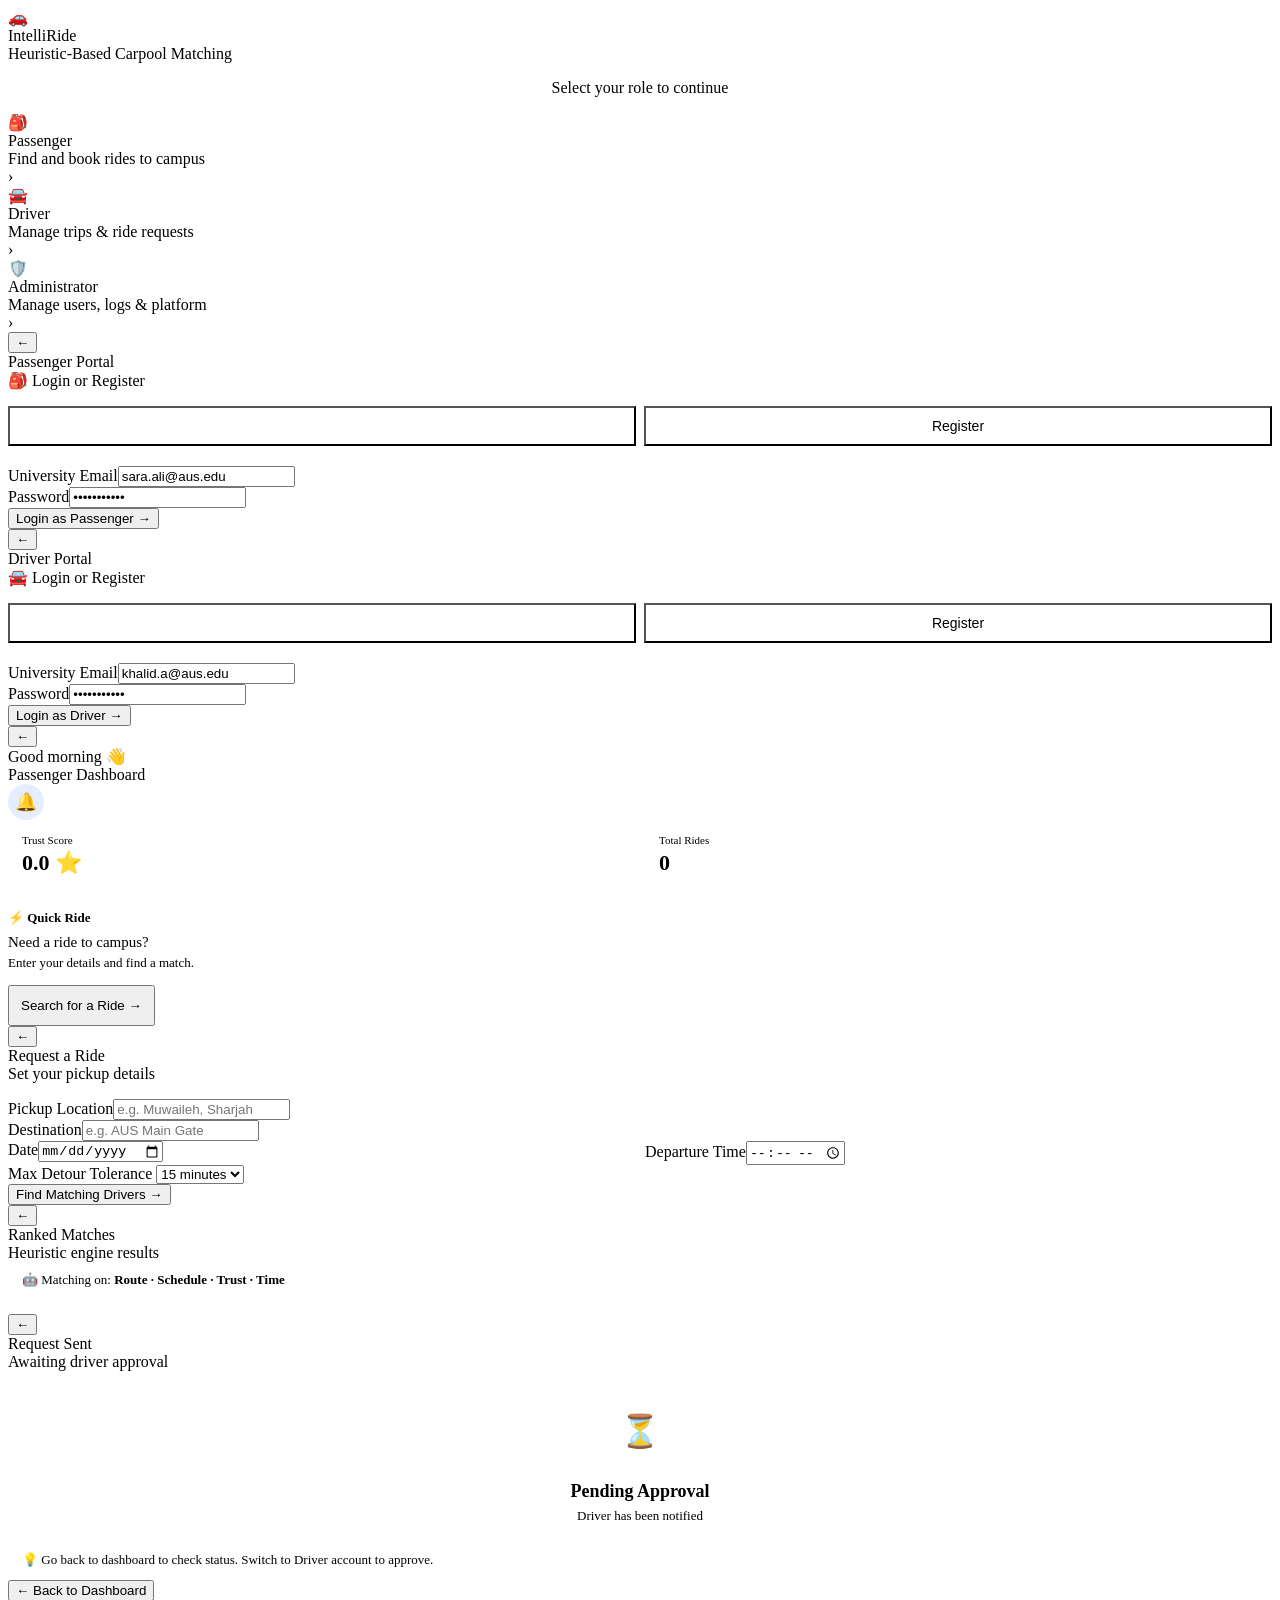
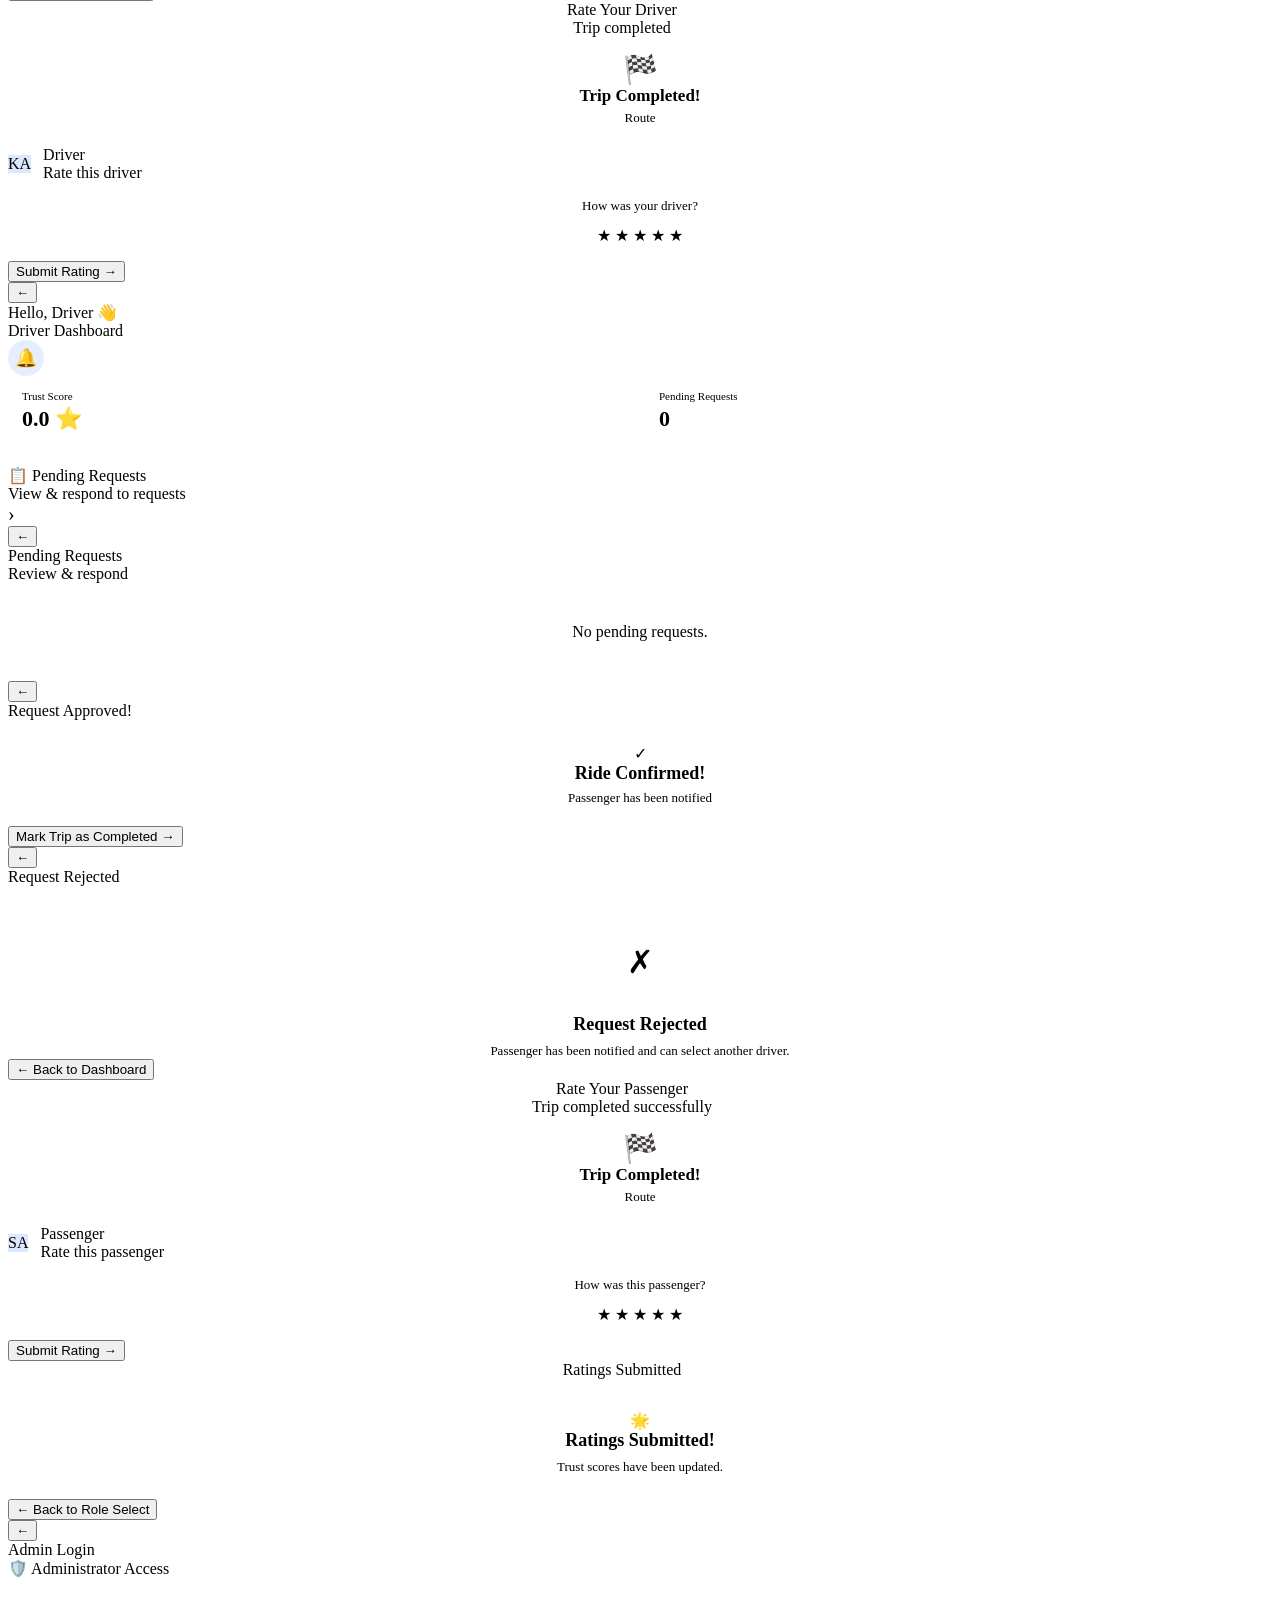
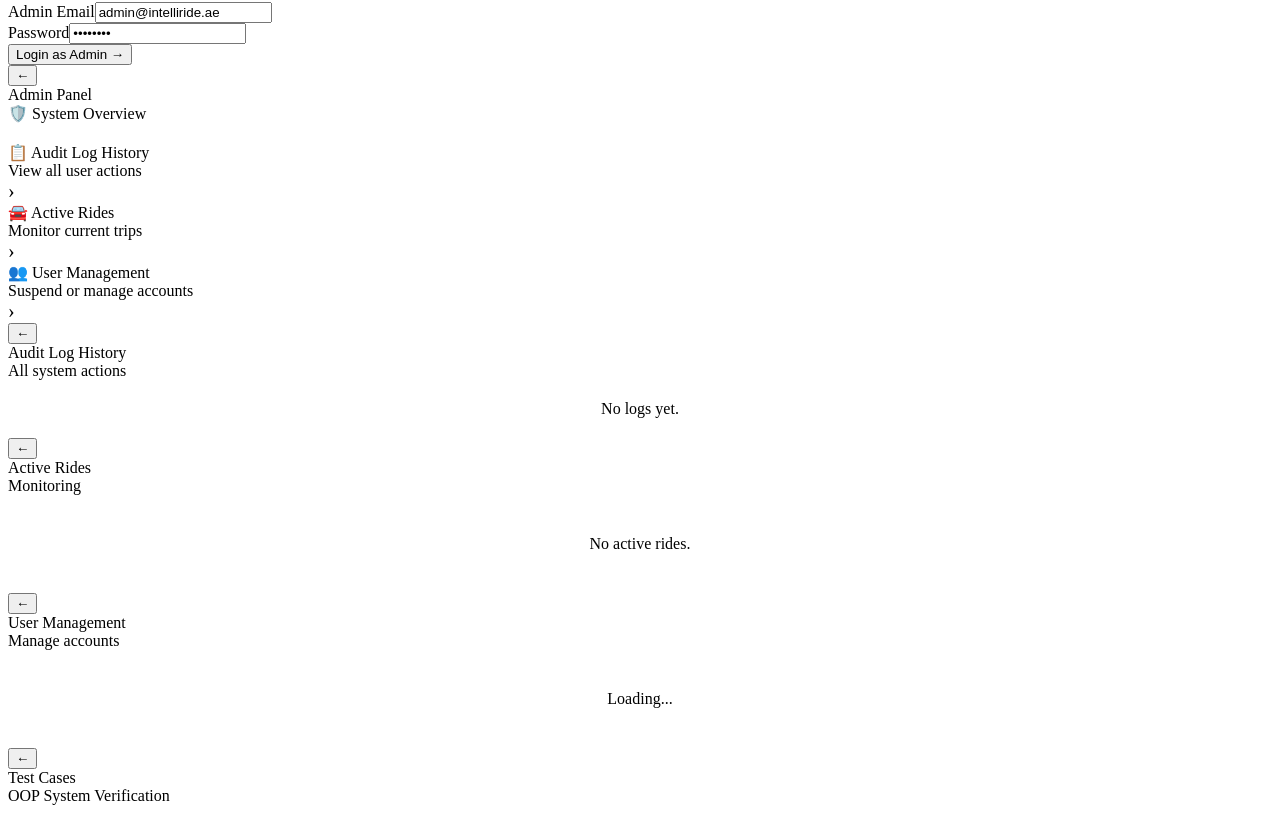
==== Object-Oriented-Software-Engineering-Course/HTML/intelliRide.html @ a6897a84 "modified index to intelliRide" ====
<!DOCTYPE html>
<html lang="en">
<head>
<meta charset="UTF-8">
<meta name="viewport" content="width=device-width, initial-scale=1.0">
<title>IntelliRide – Demo</title>
<link href="https://fonts.googleapis.com/css2?family=DM+Sans:wght@300;400;500;600&family=Space+Grotesk:wght@400;500;600;700&display=swap" rel="stylesheet">
<link rel="stylesheet" href="styles.css">
</head>
<body>
<div class="app-wrap" id="appWrap">

<!-- ===== SPLASH / ROLE SELECT ===== -->
<div class="screen active" id="s-home">
  <div class="logo-block">
    <div class="logo-icon">🚗</div>
    <div class="logo-name">IntelliRide</div>
    <div class="logo-sub">Heuristic-Based Carpool Matching</div>
  </div>
  <p class="section-title" style="text-align:center;margin-bottom:16px;">Select your role to continue</p>
  <div class="role-grid">
    <div class="role-card" onclick="go('s-passenger-portal')">
      <div class="role-icon">🎒</div>
      <div class="role-info"><div class="role-name">Passenger</div><div class="role-desc">Find and book rides to campus</div></div>
      <div class="role-arrow">›</div>
    </div>
    <div class="role-card" onclick="go('s-driver-portal')">
      <div class="role-icon">🚘</div>
      <div class="role-info"><div class="role-name">Driver</div><div class="role-desc">Manage trips & ride requests</div></div>
      <div class="role-arrow">›</div>
    </div>
    <div class="role-card" onclick="go('s-admin-login')">
      <div class="role-icon">🛡️</div>
      <div class="role-info"><div class="role-name">Administrator</div><div class="role-desc">Manage users, logs & platform</div></div>
      <div class="role-arrow">›</div>
    </div>
  </div>
</div>

<!-- ===== PASSENGER PORTAL (Login or Register) ===== -->
<div class="screen" id="s-passenger-portal">
  <div class="topbar">
    <button class="back-btn" onclick="go('s-home')">←</button>
    <div><div class="topbar-title">Passenger Portal</div><div class="topbar-sub">🎒 Login or Register</div></div>
  </div>
  <div class="form-section" style="padding-top:16px;">
    <div style="display:grid;grid-template-columns:1fr 1fr;gap:8px;margin-bottom:20px;">
      <button class="btn" id="tab-pax-login" onclick="switchTab('login','passenger')" style="background:var(--accent);color:#fff;padding:10px;font-size:14px;">Login</button>
      <button class="btn" id="tab-pax-reg" onclick="switchTab('register','passenger')" style="background:var(--surface2);color:var(--text2);padding:10px;font-size:14px;">Register</button>
    </div>
    <!-- LOGIN FORM -->
    <div id="pax-login-form">
      <div class="form-group"><label>University Email</label><input class="inp" id="pax-login-email" placeholder="your@aus.edu" value="sara.ali@aus.edu"></div>
      <div class="form-group"><label>Password</label><input class="inp" type="password" id="pax-login-pw" placeholder="Password" value="password123"></div>
      <div class="err-msg" id="pax-login-err"></div>
    </div>
    <!-- REGISTER FORM -->
    <div id="pax-reg-form" style="display:none;">
      <div class="form-group"><label>Full Name</label><input class="inp" id="pax-reg-name" placeholder="e.g. Ahmed Khalil"></div>
      <div class="form-group"><label>University Email</label><input class="inp" id="pax-reg-email" placeholder="your@aus.edu"></div>
      <div class="form-group"><label>Password</label><input class="inp" type="password" id="pax-reg-pw" placeholder="Min 6 characters"></div>
      <div class="err-msg" id="pax-reg-err"></div>
    </div>
  </div>
  <div class="bottom-actions">
    <button class="btn btn-primary" id="pax-submit-btn" onclick="handlePassengerAuth()">Login as Passenger →</button>
  </div>
</div>

<!-- ===== DRIVER PORTAL (Login or Register) ===== -->
<div class="screen" id="s-driver-portal">
  <div class="topbar">
    <button class="back-btn" onclick="go('s-home')">←</button>
    <div><div class="topbar-title">Driver Portal</div><div class="topbar-sub">🚘 Login or Register</div></div>
  </div>
  <div class="form-section" style="padding-top:16px;">
    <div style="display:grid;grid-template-columns:1fr 1fr;gap:8px;margin-bottom:20px;">
      <button class="btn" id="tab-drv-login" onclick="switchTab('login','driver')" style="background:var(--accent);color:#fff;padding:10px;font-size:14px;">Login</button>
      <button class="btn" id="tab-drv-reg" onclick="switchTab('register','driver')" style="background:var(--surface2);color:var(--text2);padding:10px;font-size:14px;">Register</button>
    </div>
    <div id="drv-login-form">
      <div class="form-group"><label>University Email</label><input class="inp" id="drv-login-email" placeholder="your@aus.edu" value="khalid.a@aus.edu"></div>
      <div class="form-group"><label>Password</label><input class="inp" type="password" id="drv-login-pw" placeholder="Password" value="password123"></div>
      <div class="err-msg" id="drv-login-err"></div>
    </div>
    <div id="drv-reg-form" style="display:none;">
      <div class="form-group"><label>Full Name</label><input class="inp" id="drv-reg-name" placeholder="e.g. Omar Hassan"></div>
      <div class="form-group"><label>University Email</label><input class="inp" id="drv-reg-email" placeholder="your@aus.edu"></div>
      <div class="form-group"><label>Password</label><input class="inp" type="password" id="drv-reg-pw" placeholder="Min 6 characters"></div>
      <div class="form-group"><label>Vehicle Info</label><input class="inp" id="drv-reg-vehicle" placeholder="e.g. Toyota Camry · White"></div>
      <div class="err-msg" id="drv-reg-err"></div>
    </div>
  </div>
  <div class="bottom-actions">
    <button class="btn btn-primary" id="drv-submit-btn" onclick="handleDriverAuth()">Login as Driver →</button>
  </div>
</div>

<!-- ===== PASSENGER DASHBOARD ===== -->
<div class="screen" id="s-passenger-dash">
  <div class="topbar">
    <button class="back-btn" onclick="logoutPassenger()">←</button>
    <div style="flex:1"><div class="topbar-title" id="pax-dash-greeting">Good morning 👋</div><div class="topbar-sub">Passenger Dashboard</div></div>
    <div style="position:relative"><div style="width:36px;height:36px;background:rgba(79,142,247,0.15);border-radius:50%;display:flex;align-items:center;justify-content:center;font-size:18px;">🔔</div><div class="notif-dot" id="pax-notif-dot" style="display:none;"></div></div>
  </div>
  <div class="scroll-content">
    <div style="display:grid;grid-template-columns:1fr 1fr;gap:10px;margin-bottom:20px;">
      <div style="background:var(--surface);border:1px solid var(--border);border-radius:var(--r2);padding:14px;">
        <div style="font-size:11px;color:var(--text2);margin-bottom:4px;">Trust Score</div>
        <div style="font-size:22px;font-weight:600;font-family:var(--font2);" id="pax-trust-display">0.0 ⭐</div>
      </div>
      <div style="background:var(--surface);border:1px solid var(--border);border-radius:var(--r2);padding:14px;">
        <div style="font-size:11px;color:var(--text2);margin-bottom:4px;">Total Rides</div>
        <div style="font-size:22px;font-weight:600;font-family:var(--font2);" id="pax-ride-count">0</div>
      </div>
    </div>
    <div class="card" style="border-color:rgba(79,142,247,0.3);">
      <div style="font-size:13px;color:var(--accent);font-weight:600;margin-bottom:8px;">⚡ Quick Ride</div>
      <div style="font-size:15px;font-weight:500;margin-bottom:4px;">Need a ride to campus?</div>
      <div style="font-size:13px;color:var(--text2);margin-bottom:14px;">Enter your details and find a match.</div>
      <button class="btn btn-primary" style="padding:11px;" onclick="go('s-search-ride')">Search for a Ride →</button>
    </div>
    <!-- Active/Pending request status -->
    <div id="pax-current-request" style="display:none;"></div>
    <!-- Completed rides -->
    <div id="pax-completed-rides" style="display:none;"></div>
  </div>
</div>

<!-- ===== SEARCH RIDE ===== -->
<div class="screen" id="s-search-ride">
  <div class="topbar">
    <button class="back-btn" onclick="go('s-passenger-dash')">←</button>
    <div><div class="topbar-title">Request a Ride</div><div class="topbar-sub">Set your pickup details</div></div>
  </div>
  <div class="form-section" style="padding-top:16px;">
    <div class="form-group"><label>Pickup Location</label><input class="inp" id="origin" placeholder="e.g. Muwaileh, Sharjah"></div>
    <div class="form-group"><label>Destination</label><input class="inp" id="dest" placeholder="e.g. AUS Main Gate"></div>
    <div style="display:grid;grid-template-columns:1fr 1fr;gap:10px;">
      <div class="form-group"><label>Date</label><input class="inp" type="date" id="ride-date"></div>
      <div class="form-group"><label>Departure Time</label><input class="inp" type="time" id="ride-time"></div>
    </div>
    <div class="form-group">
      <label>Max Detour Tolerance</label>
      <select class="inp" id="detour"><option>10 minutes</option><option selected>15 minutes</option><option>20 minutes</option></select>
    </div>
    <div class="err-msg" id="search-err"></div>
  </div>
  <div class="bottom-actions">
    <button class="btn btn-primary" onclick="searchRide()">Find Matching Drivers →</button>
  </div>
</div>

<!-- ===== MATCH RESULTS ===== -->
<div class="screen" id="s-matches">
  <div class="topbar">
    <button class="back-btn" onclick="go('s-search-ride')">←</button>
    <div><div class="topbar-title">Ranked Matches</div><div class="topbar-sub">Heuristic engine results</div></div>
  </div>
  <div class="scroll-content">
    <div style="background:var(--surface2);border-radius:var(--r2);padding:10px 14px;margin-bottom:16px;font-size:13px;color:var(--text2);">
      🤖 Matching on: <strong style="color:var(--text)">Route · Schedule · Trust · Time</strong>
    </div>
    <div id="match-cards-container"></div>
  </div>
</div>

<!-- ===== PENDING ===== -->
<div class="screen" id="s-pending">
  <div class="topbar">
    <button class="back-btn" onclick="go('s-passenger-dash')">←</button>
    <div><div class="topbar-title">Request Sent</div><div class="topbar-sub">Awaiting driver approval</div></div>
  </div>
  <div class="scroll-content">
    <div style="text-align:center;padding:24px 0 16px;">
      <div style="width:72px;height:72px;background:var(--amber-bg);border:2px solid var(--amber);border-radius:50%;display:flex;align-items:center;justify-content:center;font-size:32px;margin:0 auto 14px;">⏳</div>
      <div style="font-size:18px;font-weight:600;font-family:var(--font2);">Pending Approval</div>
      <div style="font-size:13px;color:var(--text2);margin-top:6px;" id="pending-driver-name">Driver has been notified</div>
    </div>
    <div class="card" id="pending-details"></div>
    <div style="background:var(--surface2);border-radius:var(--r2);padding:12px 14px;font-size:13px;color:var(--text2);">
      💡 Go back to dashboard to check status. Switch to Driver account to approve.
    </div>
  </div>
  <div class="bottom-actions">
    <button class="btn btn-secondary" onclick="go('s-passenger-dash')">← Back to Dashboard</button>
  </div>
</div>

<!-- ===== PASSENGER RATE DRIVER ===== -->
<div class="screen" id="s-pax-rate">
  <div class="topbar">
    <div style="flex:1;text-align:center;padding-right:36px;">
      <div class="topbar-title">Rate Your Driver</div>
      <div class="topbar-sub">Trip completed</div>
    </div>
  </div>
  <div class="scroll-content">
    <div style="text-align:center;padding:16px 0 20px;">
      <div class="success-icon" style="font-size:28px;">🏁</div>
      <div style="font-size:17px;font-weight:600;">Trip Completed!</div>
      <div style="font-size:13px;color:var(--text2);margin-top:4px;" id="pax-rate-route">Route</div>
    </div>
    <div class="card">
      <div style="display:flex;align-items:center;gap:12px;margin-bottom:16px;">
        <div class="avatar" style="background:rgba(79,142,247,0.2);color:var(--accent);" id="pax-rate-avatar">KA</div>
        <div><div class="card-title" id="pax-rate-driver-name">Driver</div><div class="card-sub">Rate this driver</div></div>
      </div>
      <div style="text-align:center;margin-bottom:16px;">
        <div style="font-size:13px;color:var(--text2);margin-bottom:12px;">How was your driver?</div>
        <div class="stars" style="justify-content:center;" id="pax-stars">
          <span class="star" onclick="rateStar(1,'pax-stars')">★</span>
          <span class="star" onclick="rateStar(2,'pax-stars')">★</span>
          <span class="star" onclick="rateStar(3,'pax-stars')">★</span>
          <span class="star" onclick="rateStar(4,'pax-stars')">★</span>
          <span class="star" onclick="rateStar(5,'pax-stars')">★</span>
        </div>
      </div>
    </div>
  </div>
  <div class="bottom-actions">
    <button class="btn btn-primary" onclick="submitPaxRating()">Submit Rating →</button>
  </div>
</div>

<!-- ===== DRIVER DASHBOARD ===== -->
<div class="screen" id="s-driver-dash">
  <div class="topbar">
    <button class="back-btn" onclick="logoutDriver()">←</button>
    <div style="flex:1"><div class="topbar-title" id="drv-dash-greeting">Hello, Driver 👋</div><div class="topbar-sub">Driver Dashboard</div></div>
    <div style="position:relative"><div style="width:36px;height:36px;background:rgba(79,142,247,0.15);border-radius:50%;display:flex;align-items:center;justify-content:center;font-size:18px;">🔔</div><div class="notif-dot" id="drv-notif-dot" style="display:none;"></div></div>
  </div>
  <div class="scroll-content">
    <div style="display:grid;grid-template-columns:1fr 1fr;gap:10px;margin-bottom:20px;">
      <div style="background:var(--surface);border:1px solid var(--border);border-radius:var(--r2);padding:14px;">
        <div style="font-size:11px;color:var(--text2);margin-bottom:4px;">Trust Score</div>
        <div style="font-size:22px;font-weight:600;font-family:var(--font2);" id="drv-trust-display">0.0 ⭐</div>
      </div>
      <div style="background:var(--surface);border:1px solid var(--border);border-radius:var(--r2);padding:14px;">
        <div style="font-size:11px;color:var(--text2);margin-bottom:4px;">Pending Requests</div>
        <div style="font-size:22px;font-weight:600;font-family:var(--font2);" id="drv-pending-count">0</div>
      </div>
    </div>
    <div id="drv-pending-notif" style="display:none;"></div>
    <div id="drv-active-trip" style="display:none;"></div>
    <div class="card" style="cursor:pointer;border-color:rgba(245,166,35,0.3);" onclick="go('s-driver-requests')">
      <div class="card-header">
        <div><div class="card-title">📋 Pending Requests</div><div class="card-sub" id="drv-req-subtitle">View & respond to requests</div></div>
        <span style="color:var(--text3);font-size:20px;">›</span>
      </div>
    </div>
    <div id="drv-completed-card" style="display:none;"></div>
  </div>
</div>

<!-- ===== DRIVER: PENDING REQUESTS ===== -->
<div class="screen" id="s-driver-requests">
  <div class="topbar">
    <button class="back-btn" onclick="go('s-driver-dash')">←</button>
    <div><div class="topbar-title">Pending Requests</div><div class="topbar-sub">Review & respond</div></div>
  </div>
  <div class="scroll-content" id="driver-requests-container">
    <div style="text-align:center;padding:40px 0;color:var(--text2);">No pending requests.</div>
  </div>
</div>

<!-- ===== DRIVER: APPROVED SCREEN ===== -->
<div class="screen" id="s-approved">
  <div class="topbar">
    <button class="back-btn" onclick="go('s-driver-dash')">←</button>
    <div><div class="topbar-title">Request Approved!</div></div>
  </div>
  <div class="scroll-content">
    <div style="text-align:center;padding:24px 0 20px;">
      <div class="success-icon">✓</div>
      <div style="font-size:18px;font-weight:600;font-family:var(--font2);">Ride Confirmed!</div>
      <div style="font-size:13px;color:var(--text2);margin-top:6px;" id="approved-pax-name">Passenger has been notified</div>
    </div>
    <div class="card" id="approved-trip-details"></div>
  </div>
  <div class="bottom-actions">
    <button class="btn btn-primary" onclick="markTripComplete()">Mark Trip as Completed →</button>
  </div>
</div>

<!-- ===== DRIVER: REJECTED SCREEN ===== -->
<div class="screen" id="s-rejected">
  <div class="topbar">
    <button class="back-btn" onclick="go('s-driver-requests')">←</button>
    <div><div class="topbar-title">Request Rejected</div></div>
  </div>
  <div class="scroll-content" style="text-align:center;padding-top:40px;">
    <div style="width:72px;height:72px;background:var(--red-bg);border:2px solid var(--red);border-radius:50%;display:flex;align-items:center;justify-content:center;font-size:32px;margin:0 auto 16px;">✗</div>
    <div style="font-size:18px;font-weight:600;margin-bottom:8px;">Request Rejected</div>
    <div style="font-size:13px;color:var(--text2);" id="rejected-msg">Passenger has been notified and can select another driver.</div>
  </div>
  <div class="bottom-actions">
    <button class="btn btn-secondary" onclick="go('s-driver-dash')">← Back to Dashboard</button>
  </div>
</div>

<!-- ===== DRIVER: RATE PASSENGER ===== -->
<div class="screen" id="s-drv-rate">
  <div class="topbar">
    <div style="flex:1;text-align:center;padding-right:36px;">
      <div class="topbar-title">Rate Your Passenger</div>
      <div class="topbar-sub">Trip completed successfully</div>
    </div>
  </div>
  <div class="scroll-content">
    <div style="text-align:center;padding:16px 0 20px;">
      <div class="success-icon" style="font-size:28px;">🏁</div>
      <div style="font-size:17px;font-weight:600;">Trip Completed!</div>
      <div style="font-size:13px;color:var(--text2);margin-top:4px;" id="drv-rate-route">Route</div>
    </div>
    <div class="card">
      <div style="display:flex;align-items:center;gap:12px;margin-bottom:16px;">
        <div class="avatar" style="background:rgba(79,142,247,0.2);color:var(--accent);" id="drv-rate-avatar">SA</div>
        <div><div class="card-title" id="drv-rate-pax-name">Passenger</div><div class="card-sub">Rate this passenger</div></div>
      </div>
      <div style="text-align:center;margin-bottom:16px;">
        <div style="font-size:13px;color:var(--text2);margin-bottom:12px;">How was this passenger?</div>
        <div class="stars" style="justify-content:center;" id="drv-stars">
          <span class="star" onclick="rateStar(1,'drv-stars')">★</span>
          <span class="star" onclick="rateStar(2,'drv-stars')">★</span>
          <span class="star" onclick="rateStar(3,'drv-stars')">★</span>
          <span class="star" onclick="rateStar(4,'drv-stars')">★</span>
          <span class="star" onclick="rateStar(5,'drv-stars')">★</span>
        </div>
      </div>
    </div>
  </div>
  <div class="bottom-actions">
    <button class="btn btn-primary" onclick="submitDrvRating()">Submit Rating →</button>
  </div>
</div>

<!-- ===== BOTH RATED ===== -->
<div class="screen" id="s-both-rated">
  <div class="topbar">
    <div style="flex:1;text-align:center;padding-right:36px;"><div class="topbar-title">Ratings Submitted</div></div>
  </div>
  <div class="scroll-content" style="text-align:center;padding-top:32px;">
    <div class="success-icon">🌟</div>
    <div style="font-size:18px;font-weight:600;font-family:var(--font2);margin-bottom:8px;">Ratings Submitted!</div>
    <div style="font-size:13px;color:var(--text2);margin-bottom:24px;">Trust scores have been updated.</div>
    <div id="rated-cards" style="display:grid;grid-template-columns:1fr 1fr;gap:12px;text-align:center;"></div>
  </div>
  <div class="bottom-actions">
    <button class="btn btn-secondary" onclick="go('s-home')">← Back to Role Select</button>
  </div>
</div>

<!-- ===== ADMIN LOGIN ===== -->
<div class="screen" id="s-admin-login">
  <div class="topbar">
    <button class="back-btn" onclick="go('s-home')">←</button>
    <div><div class="topbar-title">Admin Login</div><div class="topbar-sub">🛡️ Administrator Access</div></div>
  </div>
  <div class="form-section" style="padding-top:24px;">
    <div class="form-group"><label>Admin Email</label><input class="inp" id="admin-email" value="admin@intelliride.ae" placeholder="admin email"></div>
    <div class="form-group"><label>Password</label><input class="inp" type="password" id="admin-pw" value="admin123" placeholder="Password"></div>
    <div class="err-msg" id="admin-login-err"></div>
  </div>
  <div class="bottom-actions">
    <button class="btn btn-primary" onclick="handleAdminLogin()">Login as Admin →</button>
  </div>
</div>

<!-- ===== ADMIN DASHBOARD ===== -->
<div class="screen" id="s-admin-dash">
  <div class="topbar">
    <button class="back-btn" onclick="go('s-home')">←</button>
    <div style="flex:1"><div class="topbar-title">Admin Panel</div><div class="topbar-sub">🛡️ System Overview</div></div>
  </div>
  <div class="scroll-content">
    <div style="display:grid;grid-template-columns:1fr 1fr;gap:10px;margin-bottom:20px;" id="admin-stats"></div>
    <div class="card" style="cursor:pointer;border-color:rgba(167,139,250,0.3);" onclick="loadAdminLogs();go('s-admin-logs')">
      <div class="card-header"><div><div class="card-title">📋 Audit Log History</div><div class="card-sub">View all user actions</div></div><span style="color:var(--text3);font-size:20px;">›</span></div>
    </div>
    <div class="card" style="cursor:pointer;border-color:rgba(79,142,247,0.3);" onclick="loadAdminRides();go('s-admin-rides')">
      <div class="card-header"><div><div class="card-title">🚘 Active Rides</div><div class="card-sub">Monitor current trips</div></div><span style="color:var(--text3);font-size:20px;">›</span></div>
    </div>
    <div class="card" style="cursor:pointer;border-color:rgba(255,102,102,0.3);" onclick="loadAdminUsers();go('s-admin-users')">
      <div class="card-header"><div><div class="card-title">👥 User Management</div><div class="card-sub">Suspend or manage accounts</div></div><span style="color:var(--text3);font-size:20px;">›</span></div>
    </div>
  </div>
</div>

<!-- ===== ADMIN: AUDIT LOGS ===== -->
<div class="screen" id="s-admin-logs">
  <div class="topbar">
    <button class="back-btn" onclick="go('s-admin-dash')">←</button>
    <div><div class="topbar-title">Audit Log History</div><div class="topbar-sub">All system actions</div></div>
  </div>
  <div class="scroll-content">
    <div class="card" id="admin-logs-container"><div style="text-align:center;color:var(--text2);padding:20px;">No logs yet.</div></div>
  </div>
</div>

<!-- ===== ADMIN: ACTIVE RIDES ===== -->
<div class="screen" id="s-admin-rides">
  <div class="topbar">
    <button class="back-btn" onclick="go('s-admin-dash')">←</button>
    <div><div class="topbar-title">Active Rides</div><div class="topbar-sub" id="admin-rides-sub">Monitoring</div></div>
  </div>
  <div class="scroll-content" id="admin-rides-container">
    <div style="text-align:center;color:var(--text2);padding:40px;">No active rides.</div>
  </div>
</div>

<!-- ===== ADMIN: USER MANAGEMENT ===== -->
<div class="screen" id="s-admin-users">
  <div class="topbar">
    <button class="back-btn" onclick="go('s-admin-dash')">←</button>
    <div><div class="topbar-title">User Management</div><div class="topbar-sub">Manage accounts</div></div>
  </div>
  <div class="scroll-content" id="admin-users-container">
    <div style="text-align:center;color:var(--text2);padding:40px;">Loading...</div>
  </div>
</div>

<!-- ===== TEST RESULTS ===== -->
<div class="screen" id="s-tests">
  <div class="topbar">
    <button class="back-btn" onclick="go('s-home')">←</button>
    <div><div class="topbar-title">Test Cases</div><div class="topbar-sub">OOP System Verification</div></div>
  </div>
  <div class="scroll-content" id="test-results-container"></div>
</div>

</div><!-- end app-wrap -->

<script src="app.js"></script>
</body>
</html>
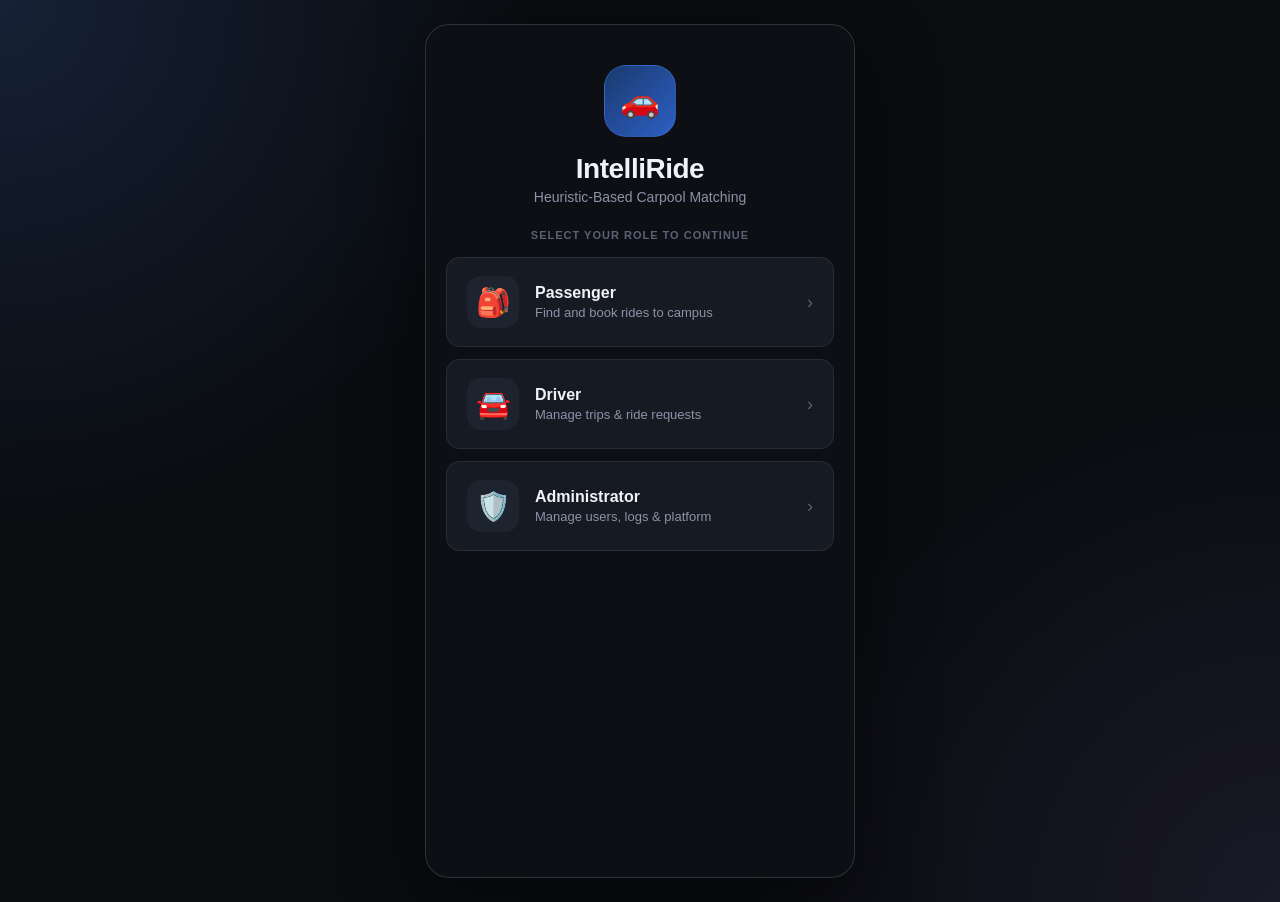
==== commit 91bf6dc7: "Modified" ====
--- a/Object-Oriented-Software-Engineering-Course/HTML/intelliRide.html
+++ b/Object-Oriented-Software-Engineering-Course/HTML/intelliRide.html
@@ -5,7 +5,7 @@
 <meta name="viewport" content="width=device-width, initial-scale=1.0">
 <title>IntelliRide – Demo</title>
 <link href="https://fonts.googleapis.com/css2?family=DM+Sans:wght@300;400;500;600&family=Space+Grotesk:wght@400;500;600;700&display=swap" rel="stylesheet">
-<link rel="stylesheet" href="styles.css">
+<link rel="stylesheet" href="../CSS/styles.css">
 </head>
 <body>
 <div class="app-wrap" id="appWrap">
@@ -431,6 +431,6 @@
 
 </div><!-- end app-wrap -->
 
-<script src="app.js"></script>
+<script src="../JS/app.js"></script>
 </body>
 </html>
--- a/Object-Oriented-Software-Engineering-Course/CSS/styles.css
+++ b/Object-Oriented-Software-Engineering-Course/CSS/styles.css
@@ -0,0 +1,115 @@
+*, *::before, *::after { box-sizing: border-box; margin: 0; padding: 0; }
+  :root {
+    --bg: #0d0f14; --surface: #161a22; --surface2: #1e2330; --surface3: #252c3a;
+    --border: rgba(255,255,255,0.08); --border2: rgba(255,255,255,0.14);
+    --text: #f0f2f8; --text2: #8b93a8; --text3: #5a6278;
+    --accent: #4f8ef7; --accent2: #6fa3ff;
+    --green: #3ecf8e; --green-bg: rgba(62,207,142,0.12);
+    --red: #f66; --red-bg: rgba(255,102,102,0.12);
+    --amber: #f5a623; --amber-bg: rgba(245,166,35,0.12);
+    --purple: #a78bfa; --purple-bg: rgba(167,139,250,0.12);
+    --font: 'DM Sans', sans-serif; --font2: 'Space Grotesk', sans-serif;
+    --r: 14px; --r2: 10px; --r3: 8px;
+  }
+  body {
+    font-family: var(--font);
+    background: radial-gradient(circle at top left, rgba(79,142,247,0.16), transparent 34%),
+                radial-gradient(circle at bottom right, rgba(167,139,250,0.10), transparent 34%), #0a0c10;
+    min-height: 100vh; color: var(--text);
+  }
+  .app-wrap { width:100%; min-height:100vh; background:var(--bg); position:relative; overflow-x:hidden; }
+  @media (min-width:520px) {
+    body { display:flex; justify-content:center; align-items:flex-start; padding:24px 12px; }
+    .app-wrap { max-width:430px; min-height:calc(100vh - 48px); border:1px solid var(--border2); border-radius:24px; box-shadow:0 28px 80px rgba(0,0,0,0.45); overflow:hidden; }
+  }
+  .screen { display:none; flex-direction:column; min-height:100vh; }
+  .screen.active { display:flex; }
+  @media (min-width:520px) { .screen { min-height:calc(100vh - 48px); } }
+
+  .topbar { display:flex; align-items:center; gap:12px; padding:16px 20px 8px; }
+  .back-btn { width:36px; height:36px; border-radius:50%; background:var(--surface2); border:none; cursor:pointer; display:flex; align-items:center; justify-content:center; color:var(--text); font-size:16px; flex-shrink:0; }
+  .topbar-title { font-size:17px; font-weight:600; font-family:var(--font2); }
+  .topbar-sub { font-size:12px; color:var(--text2); margin-top:1px; }
+  .logo-block { text-align:center; padding:40px 24px 24px; }
+  .logo-icon { width:72px; height:72px; border-radius:22px; background:linear-gradient(135deg,#1a3a6e,#2d5fc4); display:flex; align-items:center; justify-content:center; font-size:32px; margin:0 auto 16px; border:1px solid rgba(79,142,247,0.3); }
+  .logo-name { font-family:var(--font2); font-size:28px; font-weight:700; letter-spacing:-0.5px; }
+  .logo-sub { font-size:14px; color:var(--text2); margin-top:4px; }
+
+  .role-grid { display:flex; flex-direction:column; gap:12px; padding:0 20px; }
+  .role-card { background:var(--surface); border:1px solid var(--border); border-radius:var(--r); padding:18px 20px; cursor:pointer; transition:all 0.2s; display:flex; align-items:center; gap:16px; }
+  .role-card:hover { border-color:var(--border2); background:var(--surface2); }
+  .role-icon { font-size:28px; width:52px; height:52px; background:var(--surface2); border-radius:14px; display:flex; align-items:center; justify-content:center; }
+  .role-info { flex:1; }
+  .role-name { font-size:16px; font-weight:600; font-family:var(--font2); }
+  .role-desc { font-size:13px; color:var(--text2); margin-top:3px; }
+  .role-arrow { font-size:18px; color:var(--text3); }
+
+  .form-section { padding:0 20px; flex:1; }
+  .form-group { margin-bottom:16px; }
+  label { font-size:12px; color:var(--text2); font-weight:500; display:block; margin-bottom:6px; text-transform:uppercase; letter-spacing:0.5px; }
+  .inp { width:100%; background:var(--surface); border:1px solid var(--border); border-radius:var(--r2); padding:12px 14px; color:var(--text); font-size:15px; font-family:var(--font); outline:none; transition:border 0.2s; }
+  .inp:focus { border-color:var(--accent); }
+  .inp::placeholder { color:var(--text3); }
+  select.inp { appearance:none; }
+
+  .btn { width:100%; padding:14px; border-radius:var(--r); border:none; font-size:16px; font-weight:600; font-family:var(--font2); cursor:pointer; transition:all 0.15s; }
+  .btn-primary { background:var(--accent); color:#fff; }
+  .btn-primary:hover { background:var(--accent2); }
+  .btn-secondary { background:var(--surface2); color:var(--text); }
+  .btn-danger { background:var(--red-bg); color:var(--red); border:1px solid var(--red); }
+  .btn-success { background:var(--green-bg); color:var(--green); border:1px solid var(--green); }
+  .btn-sm { padding:8px 16px; font-size:13px; width:auto; border-radius:var(--r2); font-weight:600; font-family:var(--font2); cursor:pointer; border:none; }
+  .btn-sm-green { background:var(--green-bg); color:var(--green); }
+  .btn-sm-red { background:var(--red-bg); color:var(--red); }
+  .btn-sm-blue { background:rgba(79,142,247,0.15); color:var(--accent); }
+  .btn-sm-amber { background:var(--amber-bg); color:var(--amber); }
+
+  .card { background:var(--surface); border:1px solid var(--border); border-radius:var(--r); padding:16px 18px; margin-bottom:12px; }
+  .card-header { display:flex; justify-content:space-between; align-items:flex-start; margin-bottom:10px; }
+  .card-title { font-size:15px; font-weight:600; font-family:var(--font2); }
+  .card-sub { font-size:12px; color:var(--text2); margin-top:2px; }
+  .badge { font-size:11px; font-weight:600; padding:3px 9px; border-radius:20px; display:inline-block; }
+  .badge-green { background:var(--green-bg); color:var(--green); }
+  .badge-amber { background:var(--amber-bg); color:var(--amber); }
+  .badge-red { background:var(--red-bg); color:var(--red); }
+  .badge-blue { background:rgba(79,142,247,0.15); color:var(--accent); }
+  .badge-purple { background:var(--purple-bg); color:var(--purple); }
+  .divider { border:none; border-top:1px solid var(--border); margin:12px 0; }
+  .route-row { display:flex; align-items:center; gap:10px; margin:8px 0; }
+  .dot { width:10px; height:10px; border-radius:50%; flex-shrink:0; }
+  .dot-green { background:var(--green); }
+  .dot-red { background:var(--red); }
+  .route-line { width:1px; height:18px; background:var(--border2); margin-left:4px; }
+  .score-row { display:flex; justify-content:space-between; align-items:center; margin-bottom:8px; }
+  .score-label { font-size:12px; color:var(--text2); }
+  .score-bar-bg { flex:1; height:6px; background:var(--surface2); border-radius:3px; margin:0 10px; }
+  .score-bar-fill { height:100%; border-radius:3px; background:var(--accent); }
+  .score-val { font-size:12px; font-weight:600; color:var(--text); width:28px; text-align:right; }
+  .avatar { width:44px; height:44px; border-radius:50%; display:flex; align-items:center; justify-content:center; font-weight:600; font-size:15px; flex-shrink:0; }
+  .info-row { display:flex; justify-content:space-between; padding:8px 0; border-bottom:1px solid var(--border); }
+  .info-row:last-child { border-bottom:none; }
+  .info-label { font-size:13px; color:var(--text2); }
+  .info-val { font-size:13px; font-weight:500; }
+  .stars { display:flex; gap:6px; }
+  .star { font-size:28px; cursor:pointer; opacity:0.3; transition:opacity 0.1s; }
+  .star.active { opacity:1; }
+  .notif-dot { width:8px; height:8px; border-radius:50%; background:var(--red); position:absolute; top:0; right:0; }
+  .log-row { display:flex; align-items:flex-start; gap:12px; padding:10px 0; border-bottom:1px solid var(--border); }
+  .log-row:last-child { border-bottom:none; }
+  .log-icon { width:32px; height:32px; border-radius:10px; display:flex; align-items:center; justify-content:center; font-size:14px; flex-shrink:0; }
+  .log-info { flex:1; }
+  .log-action { font-size:13px; font-weight:500; }
+  .log-meta { font-size:11px; color:var(--text2); margin-top:2px; }
+  .log-time { font-size:11px; color:var(--text3); white-space:nowrap; }
+  .section-title { font-size:11px; font-weight:600; color:var(--text3); text-transform:uppercase; letter-spacing:1px; padding:0 20px; margin-bottom:10px; }
+  .scroll-content { padding:12px 20px 30px; flex:1; overflow-y:auto; }
+  .bottom-actions { padding:12px 20px 30px; }
+  .ride-progress { background:linear-gradient(135deg,rgba(79,142,247,0.1),rgba(167,139,250,0.1)); border:1px solid rgba(79,142,247,0.25); border-radius:var(--r); padding:16px 18px; margin-bottom:12px; }
+  .success-icon { width:72px; height:72px; border-radius:50%; background:var(--green-bg); border:2px solid var(--green); display:flex; align-items:center; justify-content:center; font-size:32px; margin:0 auto 16px; }
+  .err-msg { color:var(--red); font-size:13px; margin-top:8px; padding:10px 14px; background:var(--red-bg); border-radius:var(--r2); display:none; }
+  .test-panel { background:var(--surface2); border:1px solid var(--border2); border-radius:var(--r); padding:16px 18px; margin-bottom:12px; }
+  .test-case { padding:10px 0; border-bottom:1px solid var(--border); }
+  .test-case:last-child { border-bottom:none; }
+  .test-pass { color:var(--green); font-weight:600; }
+  .test-fail { color:var(--red); font-weight:600; }
+  @media (max-width:380px) { .topbar, .form-section, .scroll-content, .bottom-actions { padding-left:16px; padding-right:16px; } .role-grid { padding-left:16px; padding-right:16px; } .card { padding:14px; } }
